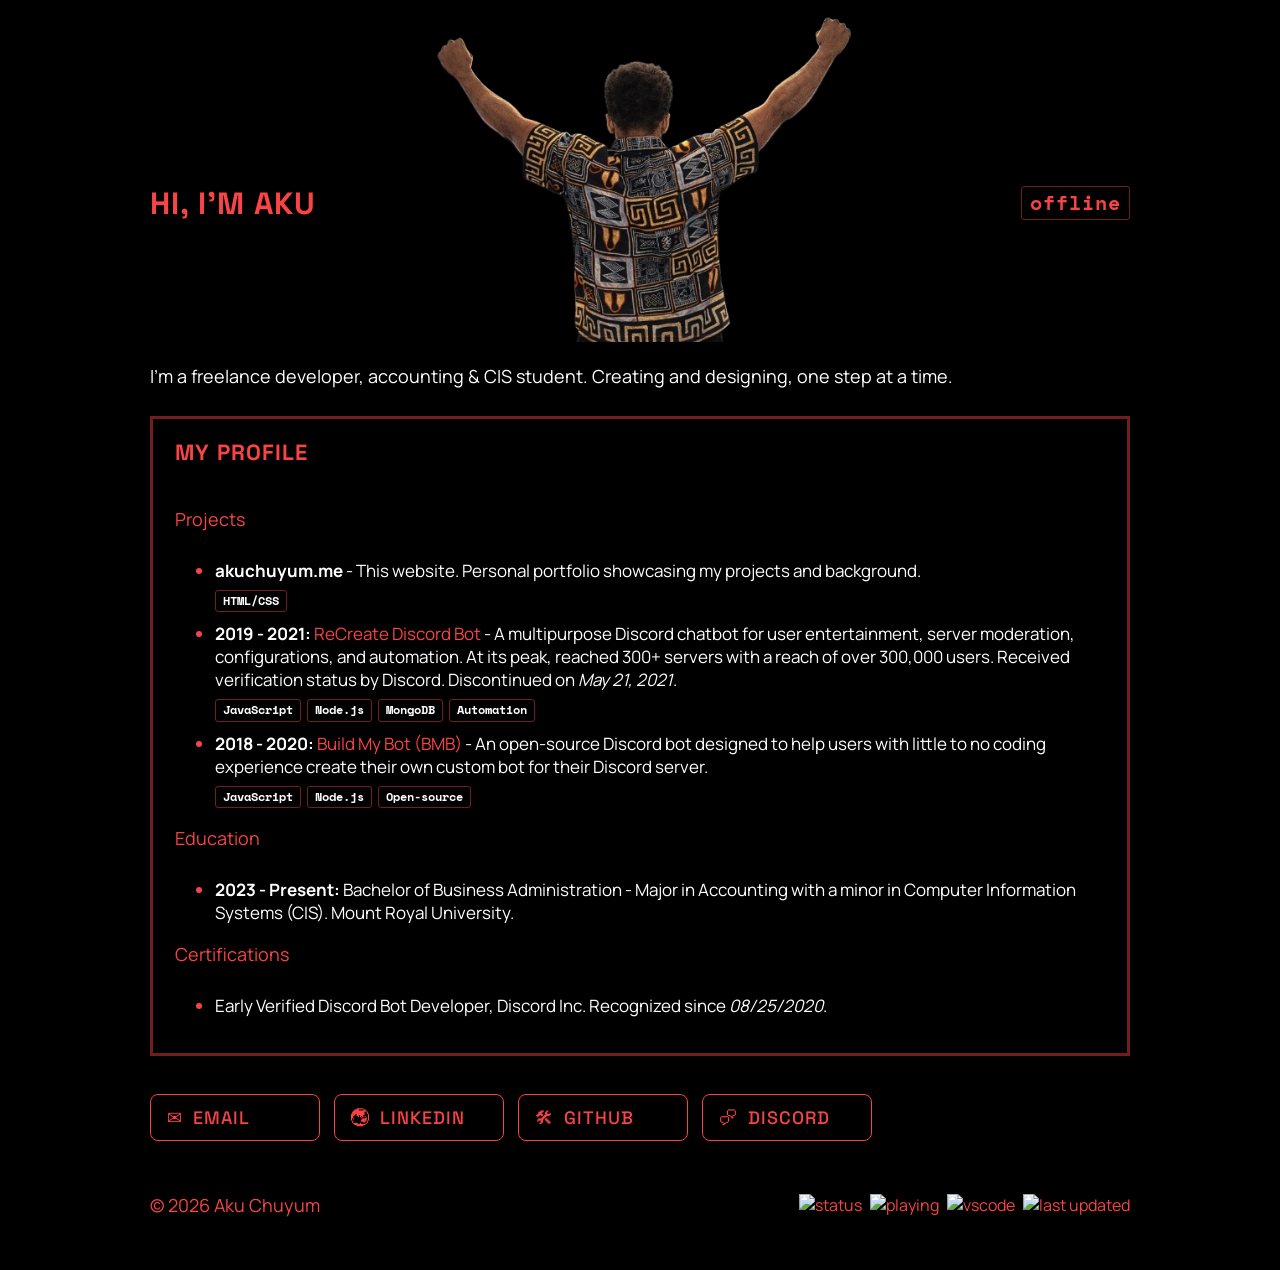
==== index.html @ 96ac0375 "fix footer - was not on the same line before" ====
<!--
AKU CHUYUM's website
Website Link: akuchuyum.me
Author(s): Aku Chuyum
-->

<!DOCTYPE html>
<html lang="en">
<head>
    <meta charset="utf-8">
    <meta name="viewport" content="width=device-width, initial-scale=1">
     <!-- Google Search Console Verification -->
    <meta name="google-site-verification" content="ug5B03ZYVU9P0JDY7SkV571f-LuPI8MZjRqz-cQoaXI" />
    <!-- Bing Webmaster Tools Verification -->
    <meta name="msvalidate.01" content="E2C11CDD1956C603E9A2645D9C7EEBF0" />
    <!--SEO metadata-->
    <title>Aku - Le site D'Aku</title>
    <meta name="description" content="Aku Chuyum - Freelance developer, accounting & CIS student.">
    <meta name="author" content="Aku Chuyum">
    <!-- Structured data for SEO -->
    <script type="application/ld+json">
    {
      "@context": "https://schema.org",
      "@type": "WebSite",
      "name": "Aku Chuyum",
      "image": "https://akuchuyum.me/imgs/A.jpg",
      "url": "https://akuchuyum.me"
    }
    </script>
    <!-- Betterlytics Analytics Script -->
    <script>
        window.betterlytics =
            window.betterlytics || {
                event: function () {
                    (window.betterlytics.q = window.betterlytics.q || []).push(arguments);
                }
            };
    </script>
    <script async
        src="https://betterlytics.io/analytics.js"
        data-site-id="akuchuyum-mln91m94">
    </script>
    <!-- Main stylesheet -->
    <link href="backend.css" rel="stylesheet">
    <!-- Google Fonts -->
    <link href="https://fonts.googleapis.com/css2?family=Space+Mono:wght@400;700&family=Manrope:wght@400;500;700&family=Space+Grotesk:wght@500;700&display=swap" rel="stylesheet">
    <!-- Devicon CSS (for the tech icons)-->
    <link rel="stylesheet" href="https://cdn.jsdelivr.net/gh/devicons/devicon@latest/devicon.min.css">
    <!--Browser Tab Icon (Favicon)-->
    <link rel="icon" href="imgs/A.jpg" type="image/jpg">
</head>
<body>

<!-- START OF WEB PAGE -->

<!-- INTRO -->
<header class="intro">
    <div class="intro-layout">    
        <h2 class="intro-heading accent">Hi, I'm Aku</h2> <!-- Title -->
        <!-- Figure Image -->
        <img class="intro-image" src="imgs/Le_Artiste_Silencieux-Figure.png" alt="" draggable="false">
        <!-- Latest GitHub commit number -->
        <a class="latest-commit" href="https://github.com/Reptetion/akuchuyum.me/commits" target="_blank" rel="noopener noreferrer"
        onclick="betterlytics.event('commit_hash_click')"> <!--Betterlytics tracking -->
        <span id="latest-commit"></span>
        </a>
    </div>
</header>

<!-- MAIN CONTENT -->
<section class="container content-section main-copy">
    <p>
        I'm a freelance developer, accounting & CIS student.
        Creating and designing, one step at a time.
    </p>
    <!-- BIG RED BOX -->
    <div class="big-red-box" aria-label="accomplishments">
        <h4><span class="accent">My Profile</span></h4><br>
        <!--Projects-->
        <p class="accent">Projects</p>
        <ul class="point-form-list">
             <li>
                <strong>akuchuyum.me</strong> 
                    - This website. Personal portfolio showcasing my projects and background.
                <!-- Technology tags for this project -->
                <div class="tech-tags" aria-label="Technologies used">
                    <span>HTML/CSS</span>
                </div>
            </li>   
            <li>
                <strong>2019 - 2021:</strong> 
                <a href="imgs/ReCreate Bot listing (bots.ondiscord.xyz).png"
                onclick="betterlytics.event('recreate_link_click')"> <!--Betterlytics tracking -->
                ReCreate Discord Bot</a>
                    - A multipurpose Discord chatbot for user entertainment, server moderation, configurations, 
                    and automation. At its peak, reached 300+ servers with a reach of over 300,000 users.
                    Received verification status by Discord. Discontinued on <i>May 21, 2021</i>.
                <!-- Technology tags for this project -->
                <div class="tech-tags" aria-label="Technologies used">
                    <span>JavaScript</span>
                    <span>Node.js</span>
                    <span>MongoDB</span>
                    <span>Automation</span>
                </div>
            </li>
            <li>
                <strong>2018 - 2020:</strong> 
                <a href="https://github.com/Reptetion/BMB" target="_blank" rel="noopener noreferrer"
                onclick="betterlytics.event('bmb_link_click')"> <!--Betterlytics tracking -->
                Build My Bot (BMB)</a>
                    - An open‑source Discord bot designed to help users with little to no 
                    coding experience create their own custom bot for their Discord server.
                <!-- Technology tags for this project -->
                <div class="tech-tags" aria-label="Technologies used">
                    <span>JavaScript</span>
                    <span>Node.js</span>
                    <span>Open-source</span>
                </div>
            </li>
        </ul>
        <!--Education-->
        <p class="accent">Education</p>
        <ul class="point-form-list">
            <li>
                <strong>2023 - Present:</strong> Bachelor of Business Administration -
                Major in Accounting with a minor in Computer Information Systems (CIS). Mount Royal University.
            </li>
        </ul>
        <!--Certifications-->
        <p class="accent">Certifications</p>
        <ul class="point-form-list">
            <li>
                Early Verified Discord Bot Developer, Discord Inc. Recognized since <i>08/25/2020</i>.
            </li>
        </ul>
    </div>

    <!-- Social links -->
    <ul class="banner-social-buttons">
         <!-- Resume. Disabled for now...may add later in the future
        <li>
            <a href="Aku_Chuyum_Resume.pdf"
                onclick="betterlytics.event('resume_button_click')">🗎 <span class="network-name">Resume</span></a> <!-+ Betterlytics tracking -->
        </li>
        <li>
            <!-- Email link -->
            <a href="mailto:prodbyakc@gmail.com"
                onclick="betterlytics.event('email_button_click')">✉ <span>Email</span></a> <!--Betterlytics tracking -->
        </li>
        <li>
            <!-- LinkedIn link -->
            <a href="https://www.linkedin.com/in/akuchuyum/" target="_blank" rel="noopener noreferrer"
                onclick="betterlytics.event('linkedin_button_click')">🌏︎ <span>LinkedIn</span></a> <!--Betterlytics tracking -->
        </li>
        <li>
            <!-- GitHub link -->
            <a href="https://github.com/Reptetion" target="_blank" rel="noopener noreferrer"
                onclick="betterlytics.event('github_button_click')">🛠 <span>GitHub</span></a> <!--Betterlytics tracking -->
        </li>
        <li>
            <!-- Discord link -->
            <a href="https://discord.com/users/251143265271808001"
                onclick="betterlytics.event('discord_button_click')">🗪 <span>Discord</span></a> <!--Betterlytics tracking -->
        </li>
    </ul>
</section>

<!-- FOOTER -->
<footer>
    <div class="container footer-row">
            <p><span class="accent">&copy; 2026 Aku Chuyum</span></p>
            <div class="footer-buttons">
                <!-- Discord Status -->
                <a>
                <img src="https://api.statusbadges.me/badge/status/251143265271808001" alt="status">
                </a>

                <!-- Playing Game Status -->
                <a>
                <img src="https://api.statusbadges.me/badge/playing/251143265271808001" alt="playing">
                </a>

                <!-- Coding Status (VS Code) -->
                <a>
                <img src="https://api.statusbadges.me/badge/vscode/251143265271808001" alt="vscode">
                </a>

                <!-- Last Updated -->
                <a>
                    <img src="https://img.shields.io/github/last-commit/Reptetion/akuchuyum.me?style=flat" alt="last updated">
                </a>
            </div>
    </div>
</footer>

<!-- Fetch and display the latest GitHub commit number -->
<script>
    fetch('https://api.github.com/repos/Reptetion/akuchuyum.me/commits?per_page=1')
        .then(response => response.ok ? response.json() : Promise.reject(response.status))
        .then(commits => {
            const latestCommit = commits[0]?.sha;
            if (latestCommit) {
                document.getElementById('latest-commit').textContent = `#${latestCommit.slice(0, 7)}`;
            }
        })
        .catch(() => {
            document.getElementById('latest-commit').textContent = 'offline';
        });
</script>

</body>
</html>
---- backend.css ----
/* =========================================================
    CONSTANT VARIABLES
    ========================================================= */
:root { /* main theme color */
    --bg: #000;
    --text: #fff;
    --accent: #f84444;
    --accent-border: color-mix(in srgb, var(--accent) 45%, transparent);
    --selection: rgba(255, 255, 255, 0.2);
}

/* =========================================================
   GLOBAL RESET & BASE ELEMENTS
   ========================================================= */
*, *::before, *::after {
    box-sizing: border-box;
}

body {
    margin: 0;
    color: var(--text);
    background: var(--bg);
    font-family: Manrope, "Segoe UI", Arial, sans-serif;
    -webkit-tap-highlight-color: var(--selection);
}

h1, h2, h3, h4, h5, h6 {
    margin: 0 0 35px;
    font-family: "Space Grotesk", "Arial Narrow", Arial, sans-serif;
    font-weight: 700;
    letter-spacing: 1px;
    text-transform: uppercase;
}

p {
    margin: 0 0 25px;
    font-size: clamp(18px, 1.3vw, 21px);
    line-height: 1.6;
}

/* Quick link and accent text styles */
a { color: var(--accent); text-decoration: none; }
.accent { color: var(--accent); }
::selection, ::-moz-selection { text-shadow: none; background: var(--selection); }

/* =========================================================
   LAYOUT HELPERS
   ========================================================= */
.container {
    width: min(1170px, calc(100% - 40px));
    margin: 0 auto;
}

.content-section {
    padding-top: 20px; /* Standardized to 20px to prevent overriding */
}

.main-copy {
    max-width: 980px;
}

/* =========================================================
   HERO / INTRO SECTION
   ========================================================= */
.intro {
    position: relative;
    overflow: hidden;
}

/* =========================================================
   INTRO IMAGE
   ========================================================= */
.intro-layout {
    display: grid;
    grid-template-columns: minmax(180px, 1fr) minmax(300px, 520px) minmax(180px, 1fr);
    align-items: center;
    gap: 30px;
    width: min(980px, calc(100% - 40px));
    min-height: min(32vw, 38vh, 420px);
    margin: 0 auto;
}

.intro-heading {
    margin: 0;
    font-size: clamp(24px, 2.4vw, 34px);
    transform: translateY(32px);
}

.intro-image {
    width: 100%;
    height: min(32vw, 38vh, 420px);
    object-fit: contain;
}

.latest-commit {
    display: inline-block;
    justify-self: end;
    transform: translateY(32px);
    padding: 4px 8px;
    border: 1px solid var(--accent-border);
    border-radius: 3px;
    color: var(--accent);
    font: 700 20px/1.2 "Space Mono", monospace;
    letter-spacing: 1px;
}

/* =========================================================
   BIG RED BOX
   ========================================================= */
.big-red-box {
    margin: 8px 0 38px;
    padding: 20px 22px;
    border: 3px solid var(--accent-border);
}

.big-red-box h4 {
    font-size: 22px;
    line-height: 1.2;
    margin-bottom: 18px;
}

.point-form-list li {
    margin-bottom: 10px;
    font-size: 17px;
}

.point-form-list li::marker { color: var(--accent); }

/* Tags beneath project descriptions. */
.tech-tags {
    display: flex;
    gap: 6px;
    flex-wrap: wrap;
    margin-top: 8px;
}

.tech-tags span {
    padding: 3px 7px;
    border: 1px solid var(--accent-border);
    border-radius: 3px;
    color: var(--text);
    font: 700 12px/1.2 "Space Mono", monospace;
}

.banner-social-buttons {
    /* Clickable links laid out like buttons. */
    list-style: none;
    padding: 0;
    margin: 0;
    display: flex;
    align-items: center;
    gap: 14px;
    flex-wrap: wrap;
}

.banner-social-buttons a {
    /* Link style */
    display: inline-flex;
    align-items: center;
    gap: 10px;
    min-width: 170px;
    padding: 10px 16px;
    border-radius: 8px;
    border: 1px solid var(--accent);
    color: var(--accent);
    font: 500 18px/1.4 "Space Grotesk", "Arial Narrow", Arial, sans-serif;
    text-transform: uppercase;
    letter-spacing: 1px;
}

/* =========================================================
   FOOTER
   ========================================================= */
footer {
    padding: 50px 0;
}

.footer-row {
    display: flex;
    justify-content: space-between; /* text to left, buttons to right */
    align-items: center;
    max-width: 980px;
    /* alignment - refer to main-copy element */
}

.footer-row p {
    margin: 0;
}

.footer-buttons {
    display: flex;
    align-items: center;
    gap: 8px;
}

/* =========================================================
   RESPONSIVE ADJUSTMENTS
   ========================================================= */
@media (max-width: 767px) {
    /* Mobile outlay - tighter spacing. */
    .container {
        width: calc(100% - 30px);
    }
    .intro-layout {
        grid-template-columns: 1fr;
        gap: 12px;
        padding: 24px 0;
        text-align: center;
    }
    .intro-image {
        height: 45vw;
    }
    .latest-commit {
        justify-self: center;
    }

    .banner-social-buttons li {
        display: inline-flex;
        margin-bottom: 12px;
    }
    .banner-social-buttons a {
        width: 100%;
        min-width: 0;
    }
}

@media (max-width: 576px) {
    /* Mobile outlay */
    .container {
        width: calc(100% - 24px);
    }
    .intro-image {
        height: 55vw;
    }
    
    .banner-social-buttons {
        gap: 10px;
    }
    .banner-social-buttons a {
        padding-left: 14px;
        padding-right: 14px;
    }
}
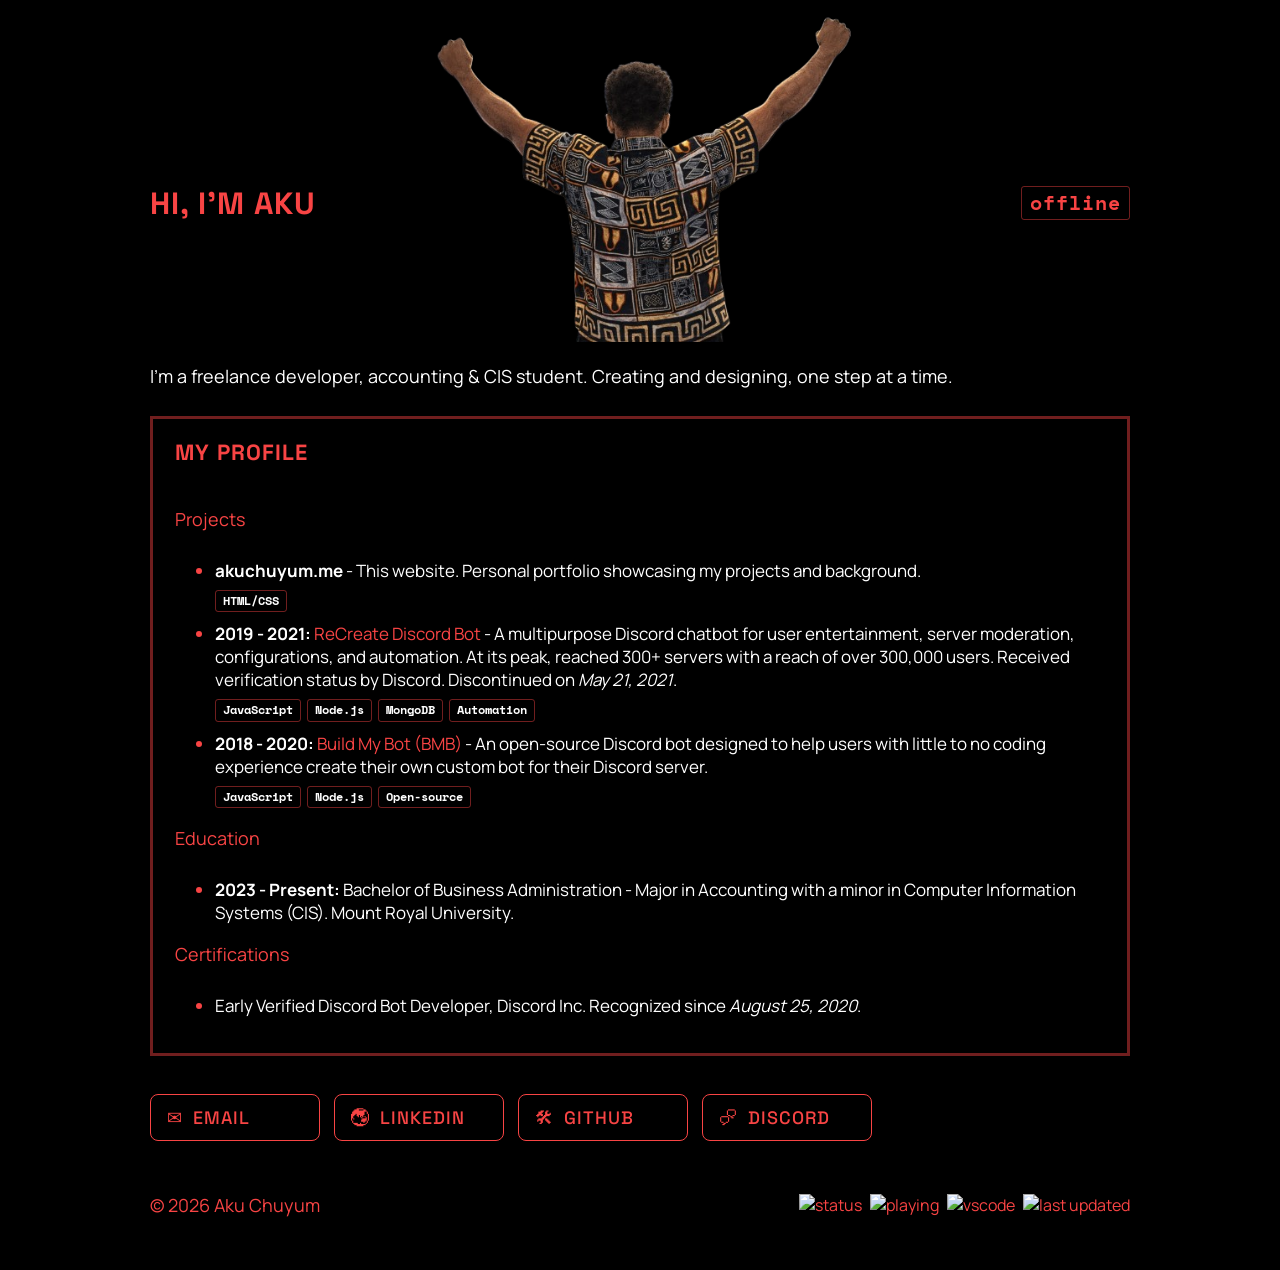
==== commit 2d6ee8cb: "change date format" ====
--- a/index.html
+++ b/index.html
@@ -130,7 +130,7 @@
         <p class="accent">Certifications</p>
         <ul class="point-form-list">
             <li>
-                Early Verified Discord Bot Developer, Discord Inc. Recognized since <i>08/25/2020</i>.
+                Early Verified Discord Bot Developer, Discord Inc. Recognized since <i>August 25, 2020</i>.
             </li>
         </ul>
     </div>
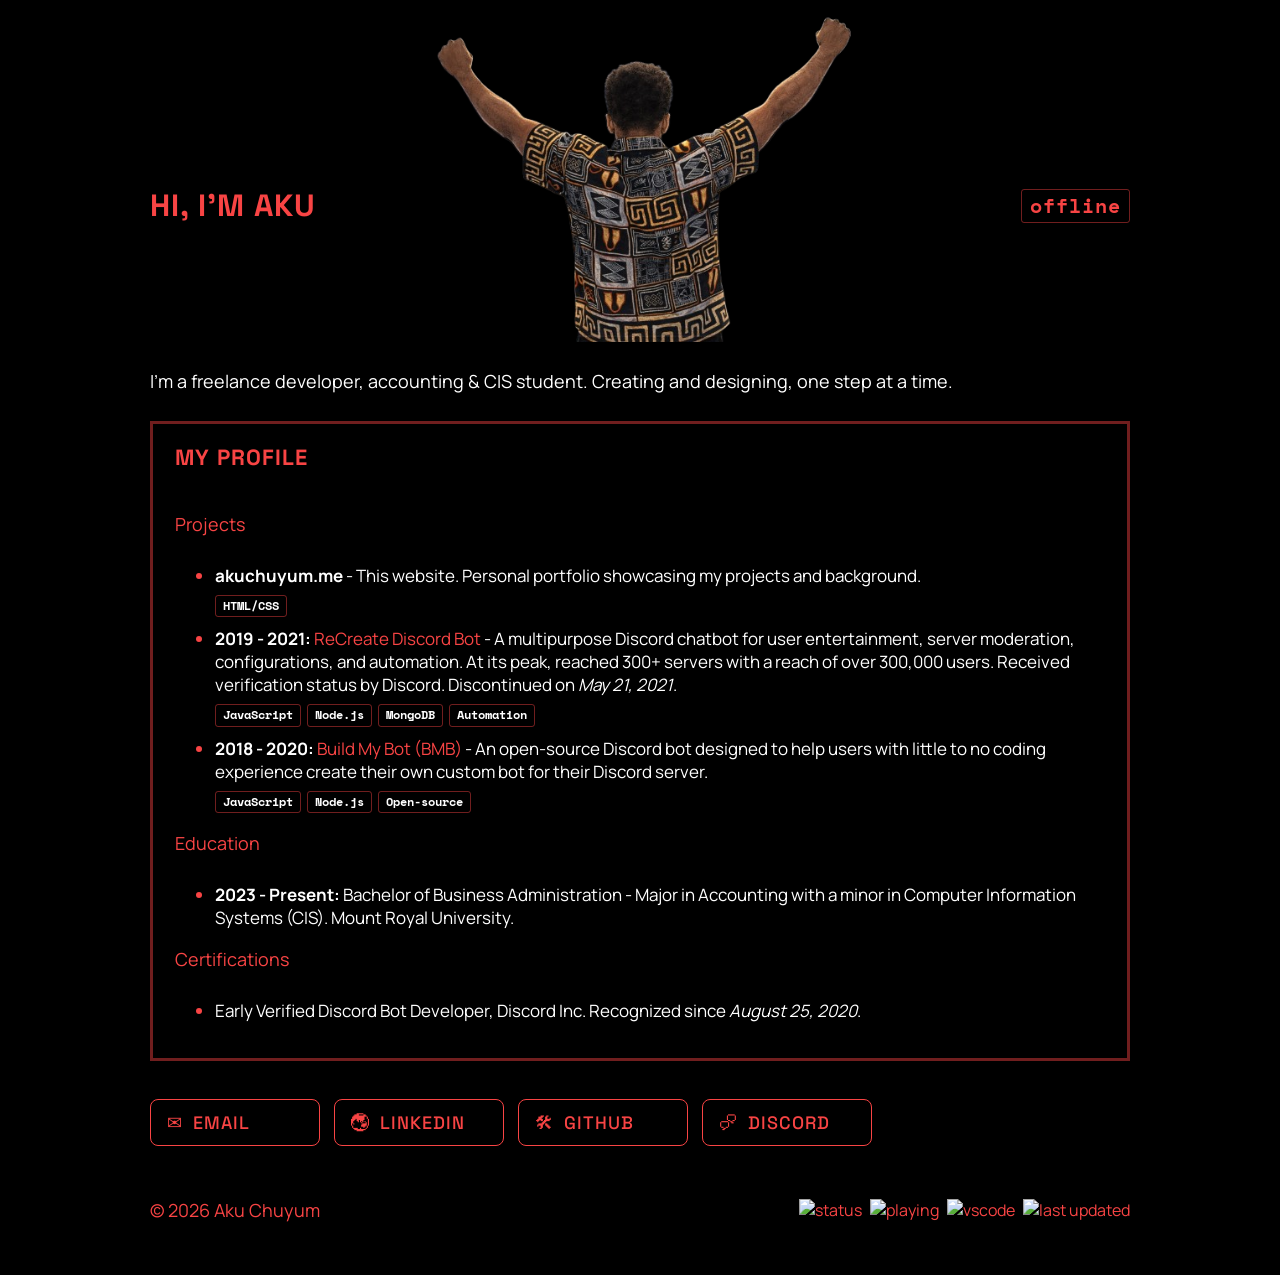
==== commit 0fcb6a62: "quick fixes, removed rel="noopener noreferrer", implemented abbr to img figure (thanks COMP2511)" ====
--- a/index.html
+++ b/index.html
@@ -58,9 +58,11 @@
     <div class="intro-layout">    
         <h2 class="intro-heading accent">Hi, I'm Aku</h2> <!-- Title -->
         <!-- Figure Image -->
-        <img class="intro-image" src="imgs/Le_Artiste_Silencieux-Figure.png" alt="" draggable="false">
+        <abbr title="Le Artiste Silencieux">
+        <img class="intro-image" src="imgs/Le_Artiste_Silencieux_Figure.png" draggable="false">
+        </abbr>
         <!-- Latest GitHub commit number -->
-        <a class="latest-commit" href="https://github.com/Reptetion/akuchuyum.me/commits" target="_blank" rel="noopener noreferrer"
+        <a class="latest-commit" href="https://github.com/Reptetion/akuchuyum.me/commits" target="_blank"
         onclick="betterlytics.event('commit_hash_click')"> <!--Betterlytics tracking -->
         <span id="latest-commit"></span>
         </a>
@@ -105,7 +107,7 @@
             </li>
             <li>
                 <strong>2018 - 2020:</strong> 
-                <a href="https://github.com/Reptetion/BMB" target="_blank" rel="noopener noreferrer"
+                <a href="https://github.com/Reptetion/BMB" target="_blank"
                 onclick="betterlytics.event('bmb_link_click')"> <!--Betterlytics tracking -->
                 Build My Bot (BMB)</a>
                     - An open‑source Discord bot designed to help users with little to no 
@@ -149,12 +151,12 @@
         </li>
         <li>
             <!-- LinkedIn link -->
-            <a href="https://www.linkedin.com/in/akuchuyum/" target="_blank" rel="noopener noreferrer"
+            <a href="https://www.linkedin.com/in/akuchuyum/" target="_blank"
                 onclick="betterlytics.event('linkedin_button_click')">🌏︎ <span>LinkedIn</span></a> <!--Betterlytics tracking -->
         </li>
         <li>
             <!-- GitHub link -->
-            <a href="https://github.com/Reptetion" target="_blank" rel="noopener noreferrer"
+            <a href="https://github.com/Reptetion" target="_blank"
                 onclick="betterlytics.event('github_button_click')">🛠 <span>GitHub</span></a> <!--Betterlytics tracking -->
         </li>
         <li>
@@ -187,7 +189,7 @@
 
                 <!-- Last Updated -->
                 <a>
-                    <img src="https://img.shields.io/github/last-commit/Reptetion/akuchuyum.me?style=flat" alt="last updated">
+                <img src="https://img.shields.io/github/last-commit/Reptetion/akuchuyum.me?style=flat" alt="last updated">
                 </a>
             </div>
     </div>
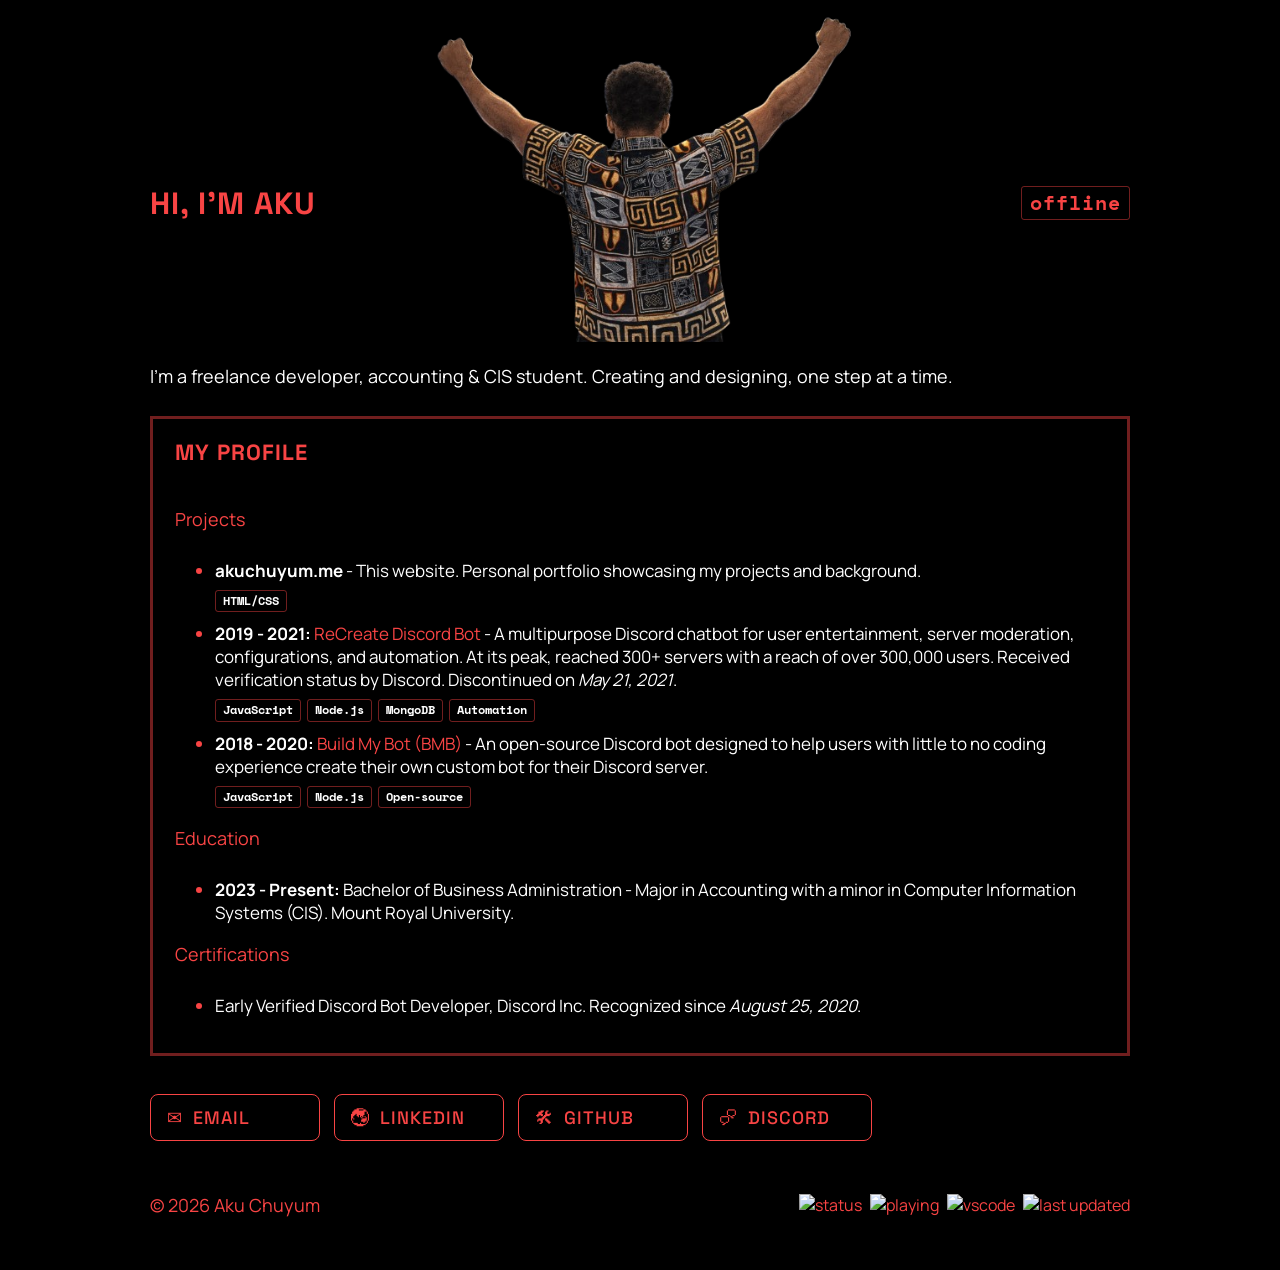
==== commit a1a10e1e: "removed abbr element - only need title attribute to have the hover text (thanks COMP2511)" ====
--- a/index.html
+++ b/index.html
@@ -58,9 +58,7 @@
     <div class="intro-layout">    
         <h2 class="intro-heading accent">Hi, I'm Aku</h2> <!-- Title -->
         <!-- Figure Image -->
-        <abbr title="Le Artiste Silencieux">
-        <img class="intro-image" src="imgs/Le_Artiste_Silencieux_Figure.png" draggable="false">
-        </abbr>
+        <img class="intro-image" src="imgs/Le_Artiste_Silencieux_Figure.png" draggable="false" title="Le Artiste Silencieux">
         <!-- Latest GitHub commit number -->
         <a class="latest-commit" href="https://github.com/Reptetion/akuchuyum.me/commits" target="_blank"
         onclick="betterlytics.event('commit_hash_click')"> <!--Betterlytics tracking -->
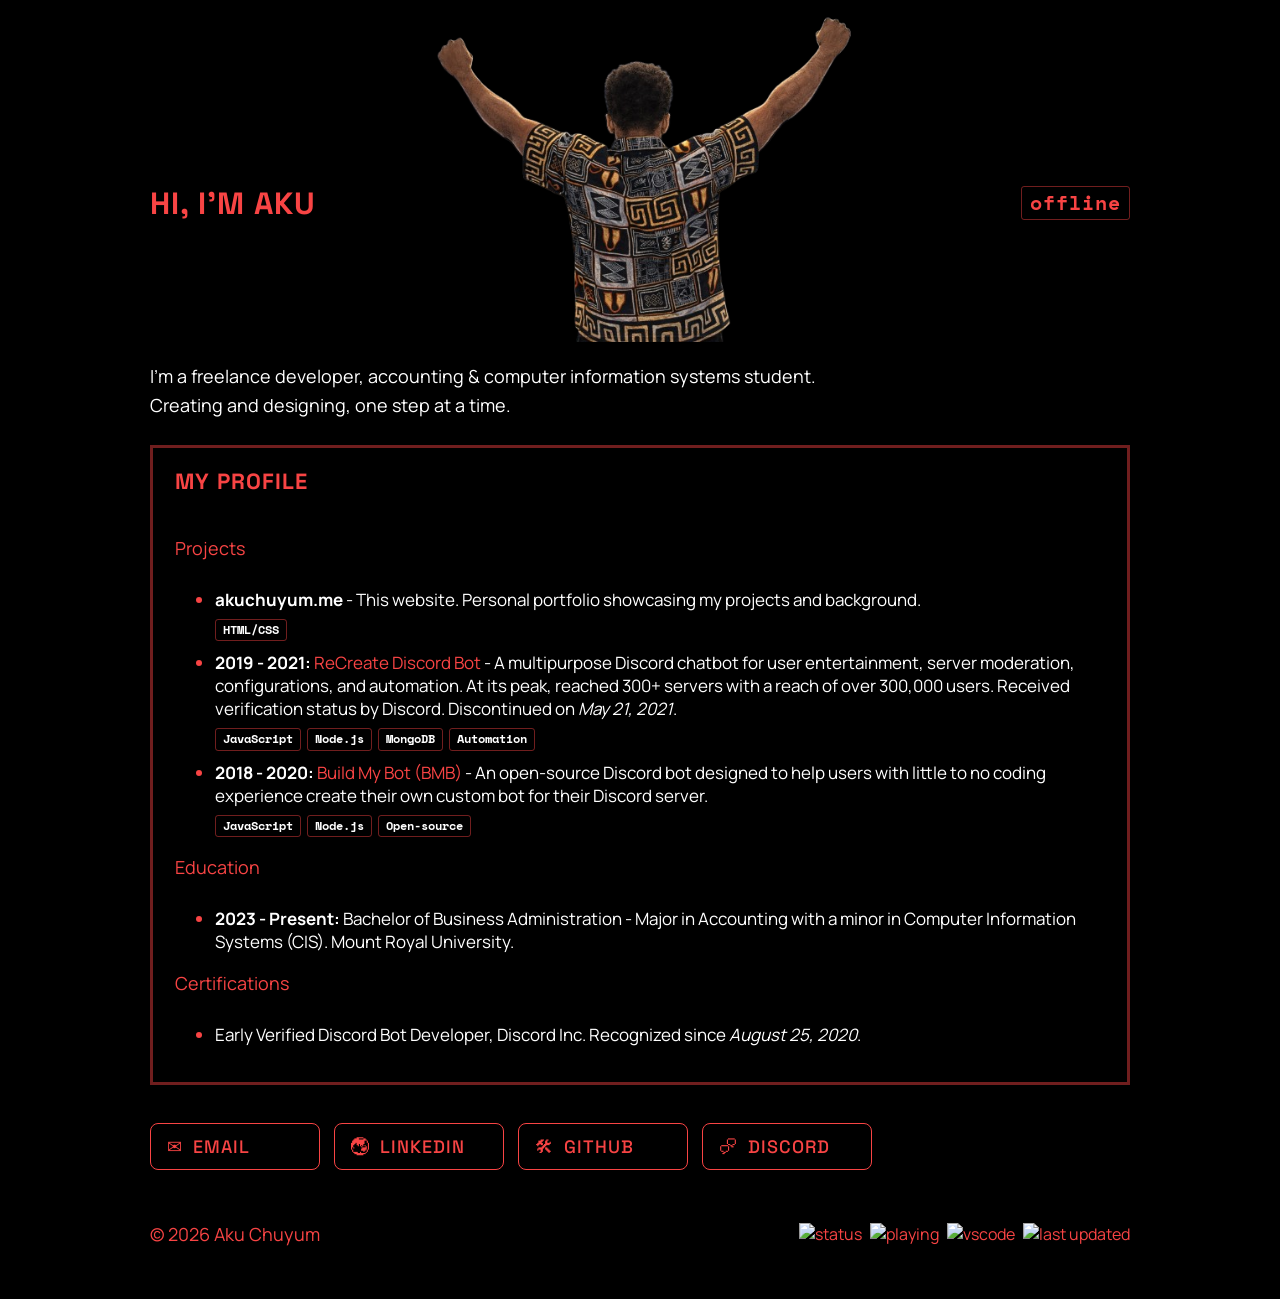
==== commit 9747158f: "cis -> computer information systems" ====
--- a/index.html
+++ b/index.html
@@ -70,7 +70,7 @@
 <!-- MAIN CONTENT -->
 <section class="container content-section main-copy">
     <p>
-        I'm a freelance developer, accounting & CIS student.
+        I'm a freelance developer, accounting & computer information systems student.<br>
         Creating and designing, one step at a time.
     </p>
     <!-- BIG RED BOX -->
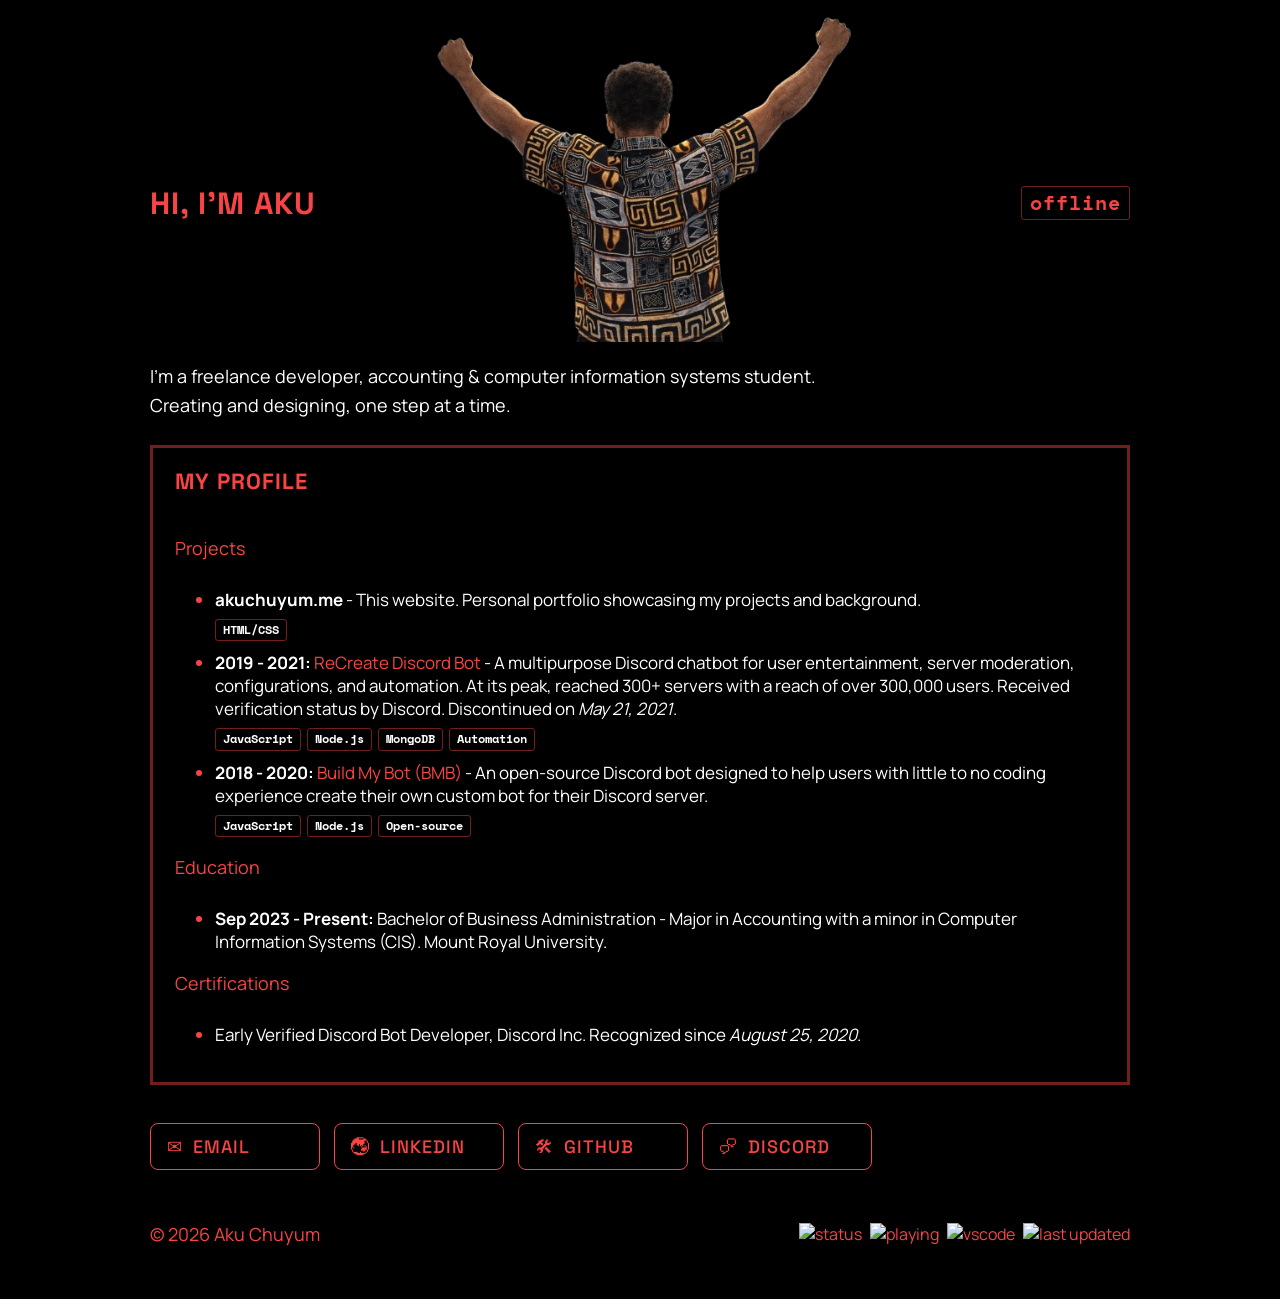
==== commit 9a7b661c: "2023 -> Sep 2023" ====
--- a/index.html
+++ b/index.html
@@ -41,7 +41,7 @@
         data-site-id="akuchuyum-mln91m94">
     </script>
     <!-- Main stylesheet -->
-    <link href="backend.css" rel="stylesheet">
+    <link href="frontend.css" rel="stylesheet">
     <!-- Google Fonts -->
     <link href="https://fonts.googleapis.com/css2?family=Space+Mono:wght@400;700&family=Manrope:wght@400;500;700&family=Space+Grotesk:wght@500;700&display=swap" rel="stylesheet">
     <!-- Devicon CSS (for the tech icons)-->
@@ -122,7 +122,7 @@
         <p class="accent">Education</p>
         <ul class="point-form-list">
             <li>
-                <strong>2023 - Present:</strong> Bachelor of Business Administration -
+                <strong>Sep 2023 - Present:</strong> Bachelor of Business Administration -
                 Major in Accounting with a minor in Computer Information Systems (CIS). Mount Royal University.
             </li>
         </ul>
--- a/frontend.css
+++ b/frontend.css
@@ -0,0 +1,243 @@
+/* =========================================================
+    CONSTANT VARIABLES
+    ========================================================= */
+:root { /* main theme color */
+    --bg: #000;
+    --text: #fff;
+    --accent: #f84444;
+    --accent-border: color-mix(in srgb, var(--accent) 45%, transparent);
+    --selection: rgba(255, 255, 255, 0.2);
+}
+
+/* =========================================================
+   GLOBAL RESET & BASE ELEMENTS
+   ========================================================= */
+*, *::before, *::after {
+    box-sizing: border-box;
+}
+
+body {
+    margin: 0;
+    color: var(--text);
+    background: var(--bg);
+    font-family: Manrope, "Segoe UI", Arial, sans-serif;
+    -webkit-tap-highlight-color: var(--selection);
+}
+
+h1, h2, h3, h4, h5, h6 {
+    margin: 0 0 35px;
+    font-family: "Space Grotesk", "Arial Narrow", Arial, sans-serif;
+    font-weight: 700;
+    letter-spacing: 1px;
+    text-transform: uppercase;
+}
+
+p {
+    margin: 0 0 25px;
+    font-size: clamp(18px, 1.3vw, 21px);
+    line-height: 1.6;
+}
+
+/* Quick link and accent text styles */
+a { color: var(--accent); text-decoration: none; }
+.accent { color: var(--accent); }
+::selection, ::-moz-selection { text-shadow: none; background: var(--selection); }
+
+/* =========================================================
+   LAYOUT HELPERS
+   ========================================================= */
+.container {
+    width: min(1170px, calc(100% - 40px));
+    margin: 0 auto;
+}
+
+.content-section {
+    padding-top: 20px; /* Standardized to 20px to prevent overriding */
+}
+
+.main-copy {
+    max-width: 980px;
+}
+
+/* =========================================================
+   HERO / INTRO SECTION
+   ========================================================= */
+.intro {
+    position: relative;
+    overflow: hidden;
+}
+
+/* =========================================================
+   INTRO IMAGE
+   ========================================================= */
+.intro-layout {
+    display: grid;
+    grid-template-columns: minmax(180px, 1fr) minmax(300px, 520px) minmax(180px, 1fr);
+    align-items: center;
+    gap: 30px;
+    width: min(980px, calc(100% - 40px));
+    min-height: min(32vw, 38vh, 420px);
+    margin: 0 auto;
+}
+
+.intro-heading {
+    margin: 0;
+    font-size: clamp(24px, 2.4vw, 34px);
+    transform: translateY(32px);
+}
+
+.intro-image {
+    width: 100%;
+    height: min(32vw, 38vh, 420px);
+    object-fit: contain;
+}
+
+.latest-commit {
+    display: inline-block;
+    justify-self: end;
+    transform: translateY(32px);
+    padding: 4px 8px;
+    border: 1px solid var(--accent-border);
+    border-radius: 3px;
+    color: var(--accent);
+    font: 700 20px/1.2 "Space Mono", monospace;
+    letter-spacing: 1px;
+}
+
+/* =========================================================
+   BIG RED BOX
+   ========================================================= */
+.big-red-box {
+    margin: 8px 0 38px;
+    padding: 20px 22px;
+    border: 3px solid var(--accent-border);
+}
+
+.big-red-box h4 {
+    font-size: 22px;
+    line-height: 1.2;
+    margin-bottom: 18px;
+}
+
+.point-form-list li {
+    margin-bottom: 10px;
+    font-size: 17px;
+}
+
+.point-form-list li::marker { color: var(--accent); }
+
+/* Tags beneath project descriptions. */
+.tech-tags {
+    display: flex;
+    gap: 6px;
+    flex-wrap: wrap;
+    margin-top: 8px;
+}
+
+.tech-tags span {
+    padding: 3px 7px;
+    border: 1px solid var(--accent-border);
+    border-radius: 3px;
+    color: var(--text);
+    font: 700 12px/1.2 "Space Mono", monospace;
+}
+
+.banner-social-buttons {
+    /* Clickable links laid out like buttons. */
+    list-style: none;
+    padding: 0;
+    margin: 0;
+    display: flex;
+    align-items: center;
+    gap: 14px;
+    flex-wrap: wrap;
+}
+
+.banner-social-buttons a {
+    /* Link style */
+    display: inline-flex;
+    align-items: center;
+    gap: 10px;
+    min-width: 170px;
+    padding: 10px 16px;
+    border-radius: 8px;
+    border: 1px solid var(--accent);
+    color: var(--accent);
+    font: 500 18px/1.4 "Space Grotesk", "Arial Narrow", Arial, sans-serif;
+    text-transform: uppercase;
+    letter-spacing: 1px;
+}
+
+/* =========================================================
+   FOOTER
+   ========================================================= */
+footer {
+    padding: 50px 0;
+}
+
+.footer-row {
+    display: flex;
+    justify-content: space-between; /* text to left, buttons to right */
+    align-items: center;
+    max-width: 980px;
+    /* alignment - refer to main-copy element */
+}
+
+.footer-row p {
+    margin: 0;
+}
+
+.footer-buttons {
+    display: flex;
+    align-items: center;
+    gap: 8px;
+}
+
+/* =========================================================
+   RESPONSIVE ADJUSTMENTS
+   ========================================================= */
+@media (max-width: 767px) {
+    /* Mobile outlay - tighter spacing. */
+    .container {
+        width: calc(100% - 30px);
+    }
+    .intro-layout {
+        grid-template-columns: 1fr;
+        gap: 12px;
+        padding: 24px 0;
+        text-align: center;
+    }
+    .intro-image {
+        height: 45vw;
+    }
+    .latest-commit {
+        justify-self: center;
+    }
+
+    .banner-social-buttons li {
+        display: inline-flex;
+        margin-bottom: 12px;
+    }
+    .banner-social-buttons a {
+        width: 100%;
+        min-width: 0;
+    }
+}
+
+@media (max-width: 576px) {
+    /* Mobile outlay */
+    .container {
+        width: calc(100% - 24px);
+    }
+    .intro-image {
+        height: 55vw;
+    }
+    
+    .banner-social-buttons {
+        gap: 10px;
+    }
+    .banner-social-buttons a {
+        padding-left: 14px;
+        padding-right: 14px;
+    }
+}
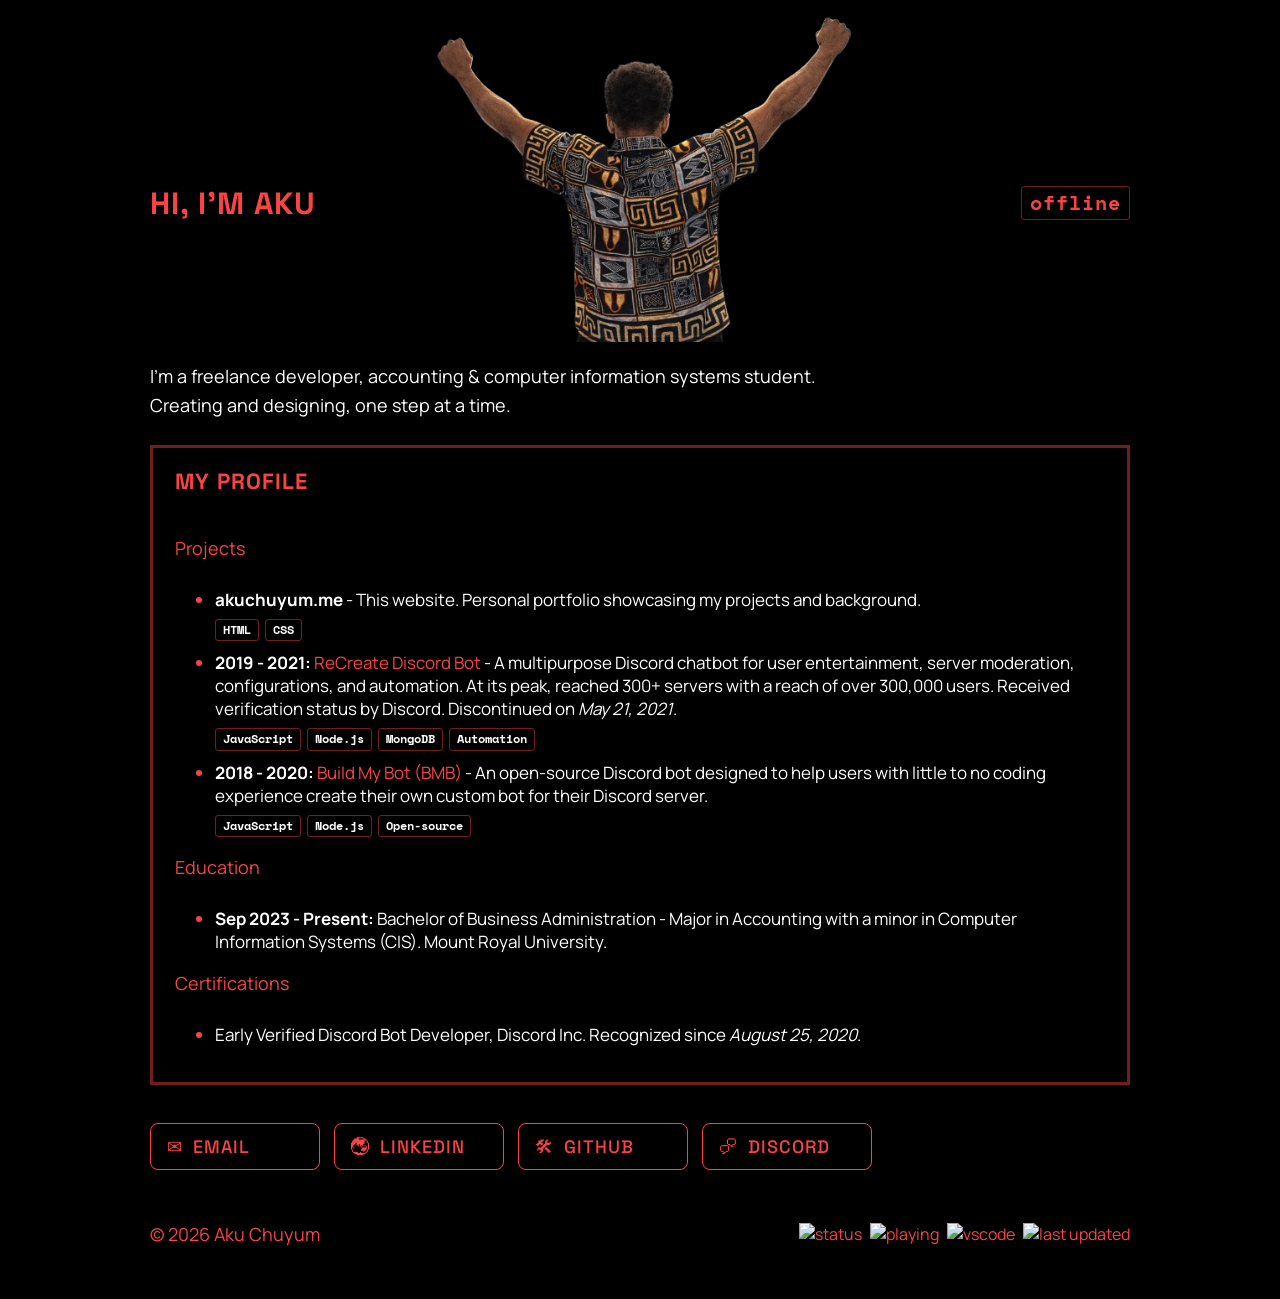
==== commit 0b64d65f: "updated favicon and seperated html and css in tech tags" ====
--- a/index.html
+++ b/index.html
@@ -23,7 +23,7 @@
       "@context": "https://schema.org",
       "@type": "WebSite",
       "name": "Aku Chuyum",
-      "image": "https://akuchuyum.me/imgs/A.jpg",
+      "image": "https://akuchuyum.me/imgs/A_icon.png",
       "url": "https://akuchuyum.me"
     }
     </script>
@@ -47,7 +47,7 @@
     <!-- Devicon CSS (for the tech icons)-->
     <link rel="stylesheet" href="https://cdn.jsdelivr.net/gh/devicons/devicon@latest/devicon.min.css">
     <!--Browser Tab Icon (Favicon)-->
-    <link rel="icon" href="imgs/A.jpg" type="image/jpg">
+    <link rel="icon" href="imgs/A_icon.png" type="image/jpg">
 </head>
 <body>
 
@@ -84,7 +84,8 @@
                     - This website. Personal portfolio showcasing my projects and background.
                 <!-- Technology tags for this project -->
                 <div class="tech-tags" aria-label="Technologies used">
-                    <span>HTML/CSS</span>
+                    <span>HTML</span>
+                    <span>CSS</span>
                 </div>
             </li>   
             <li>
